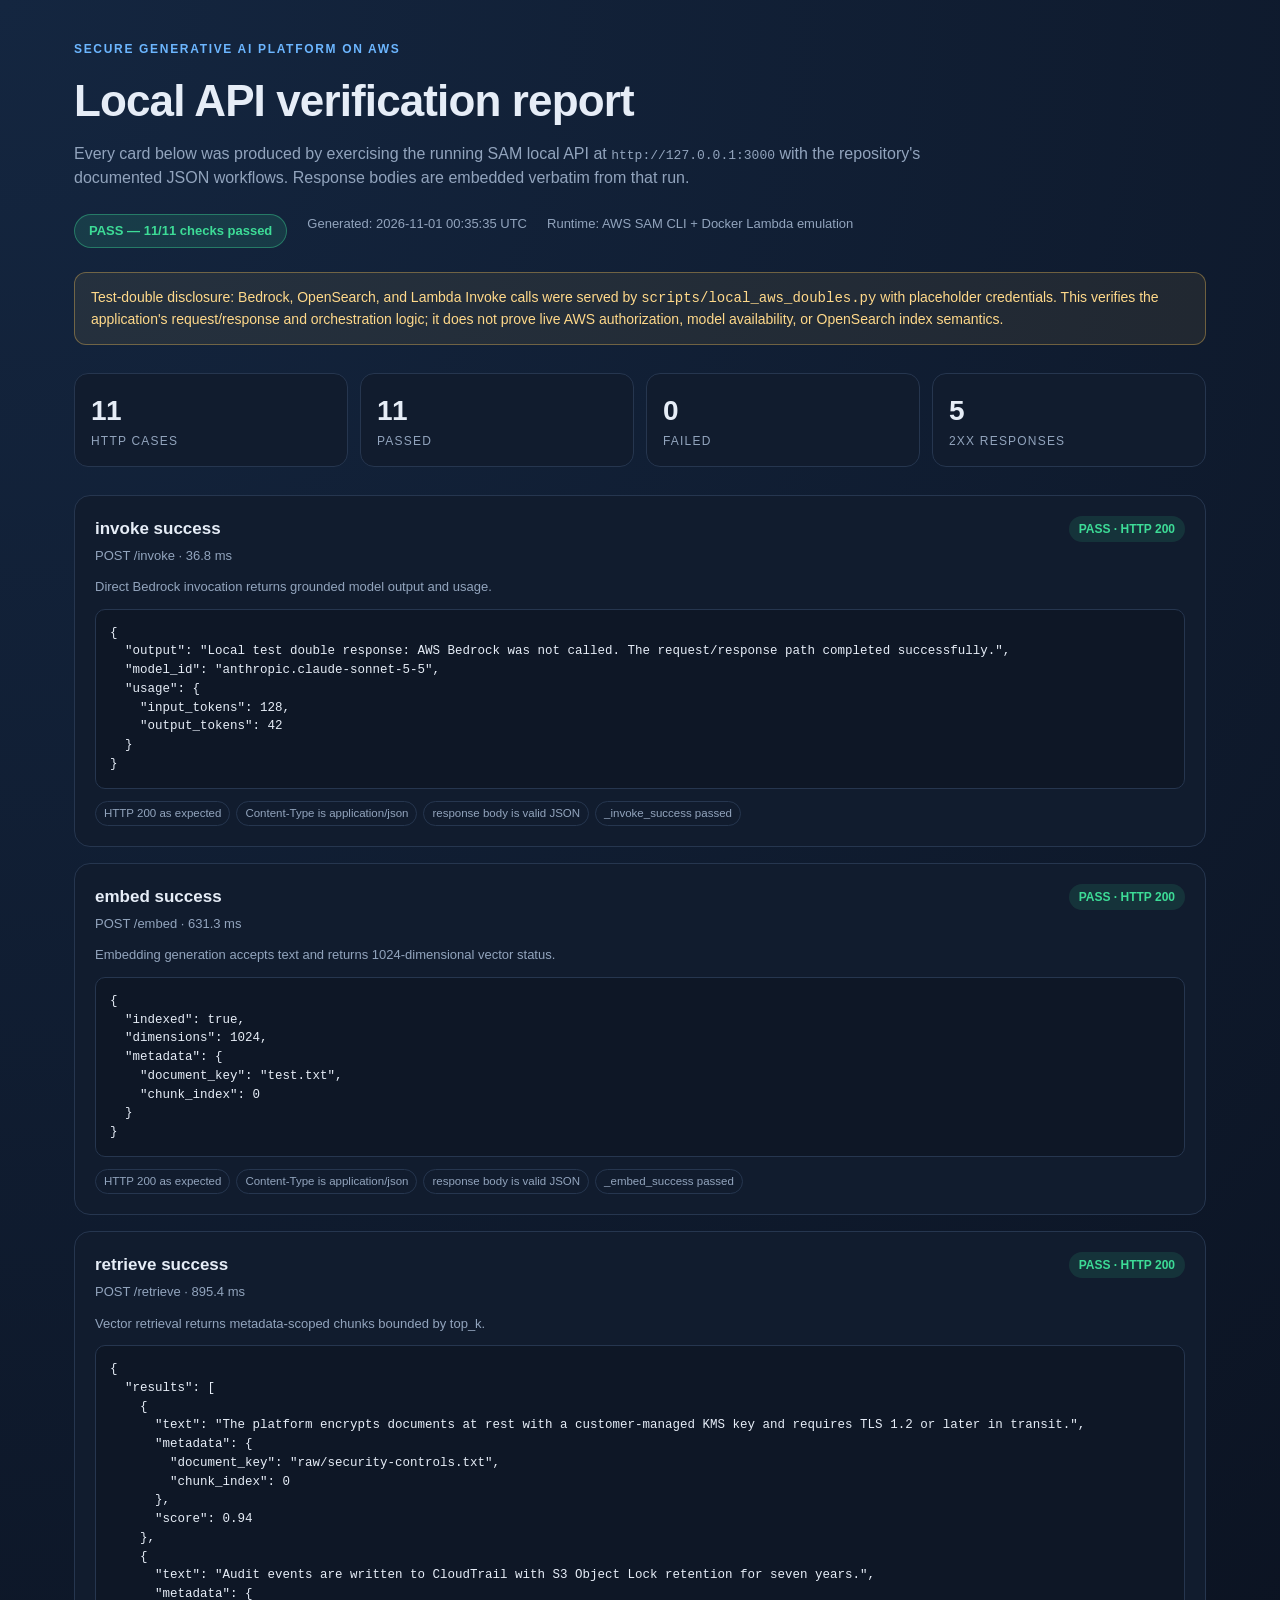
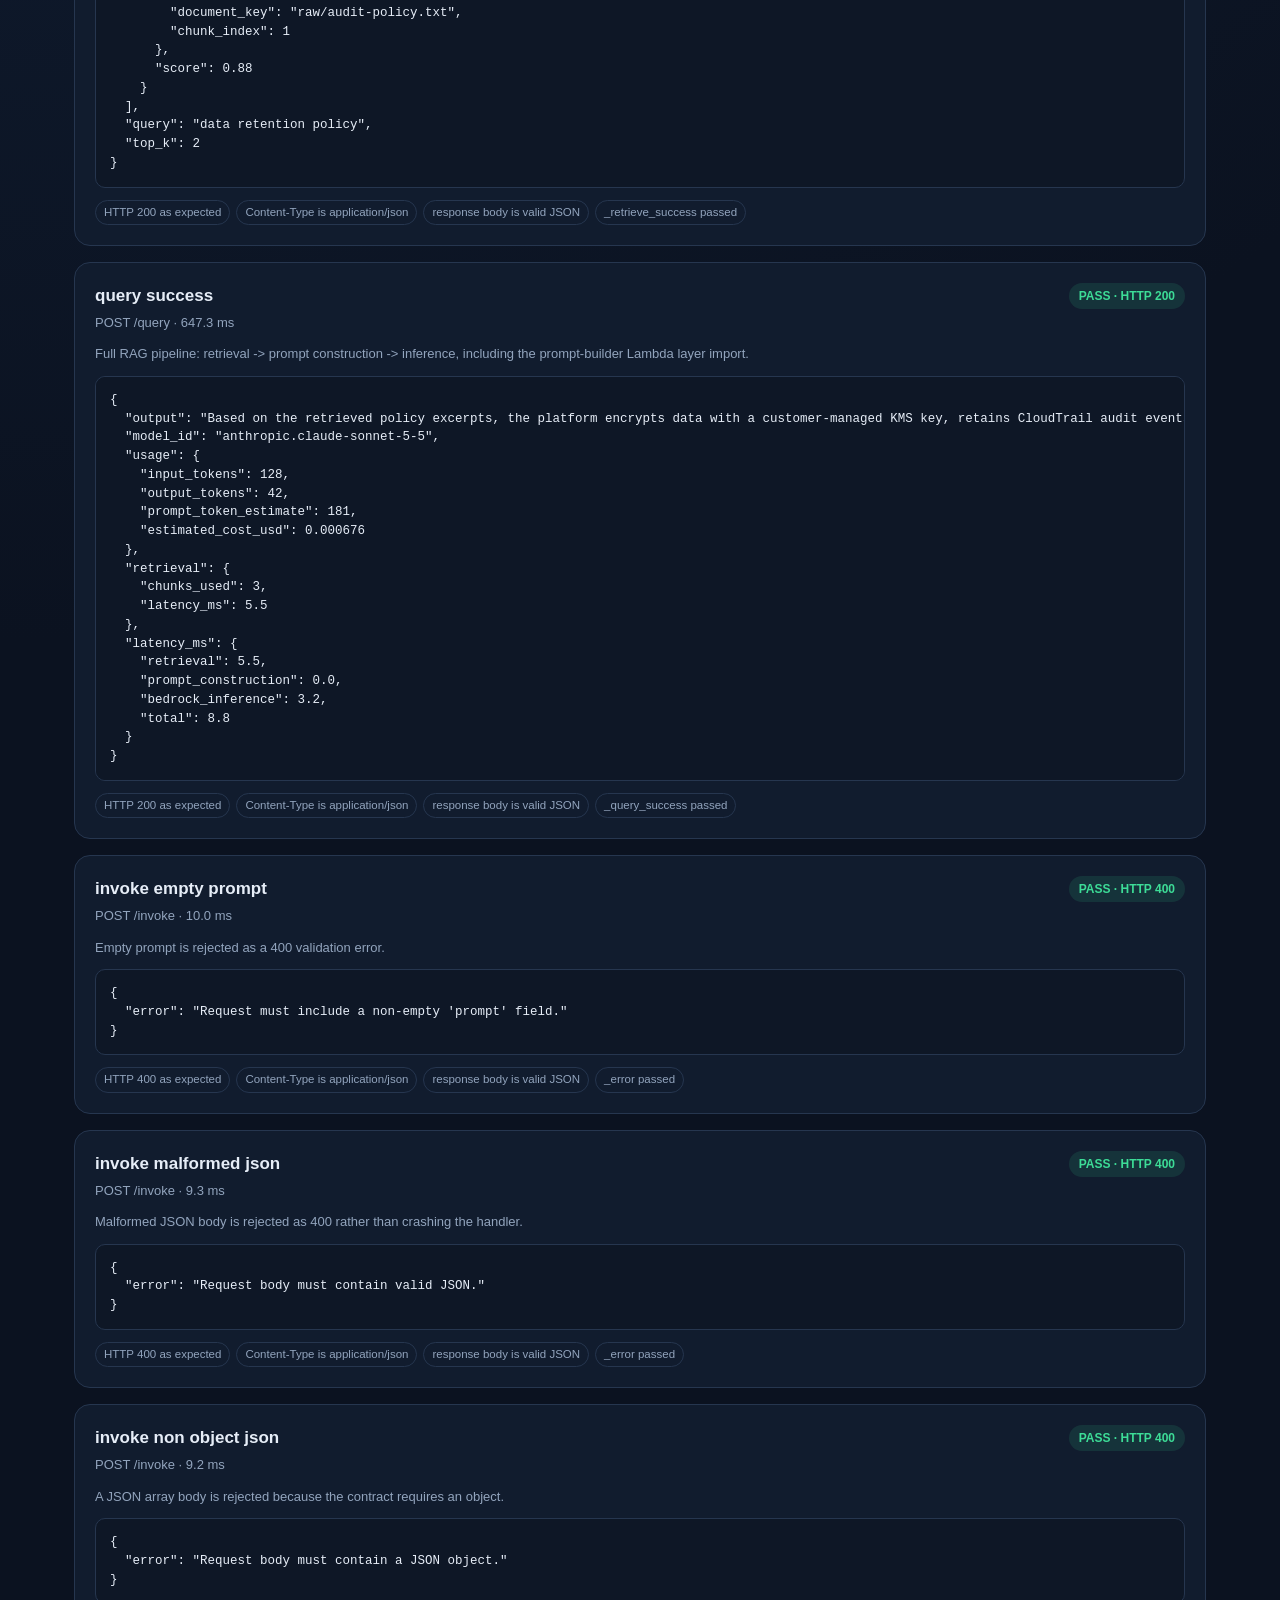
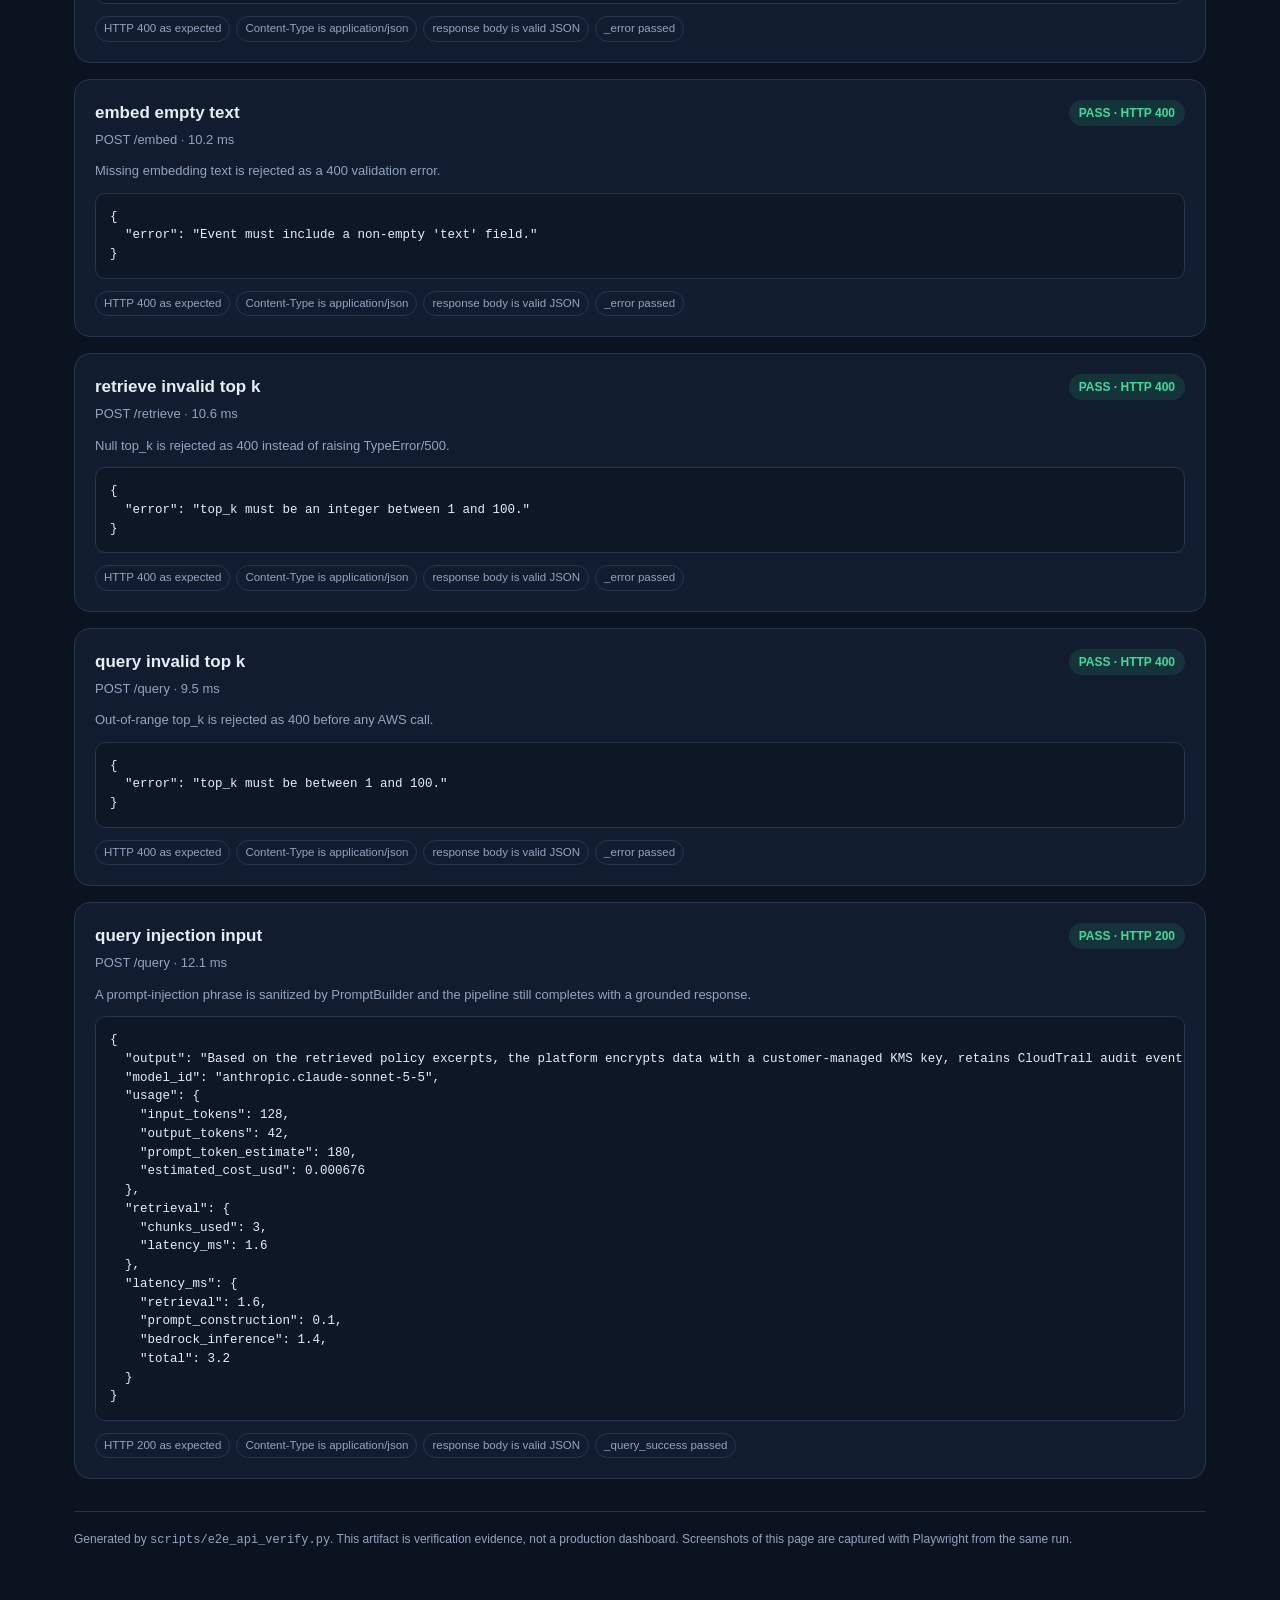
==== docs/evidence/api-console.html @ 494b5809 "Add local AWS service doubles and end-to-end verification scripts - Introduced `env.mock.json` for l" ====
<!doctype html>
<html lang="en">
<head>
  <meta charset="utf-8">
  <meta name="viewport" content="width=device-width, initial-scale=1">
  <title>Secure GenAI Platform — API verification</title>
  <style>
:root {
  color-scheme: dark;
  --bg: #0b1220;
  --panel: #111c2e;
  --panel-2: #0e1726;
  --border: #26364f;
  --text: #e6edf7;
  --muted: #92a4bd;
  --green: #3ddc97;
  --red: #ff6b81;
  --amber: #ffc857;
  --blue: #6cb6ff;
}
* { box-sizing: border-box; }
body {
  margin: 0;
  background: radial-gradient(circle at top left, #142640 0, var(--bg) 45%);
  color: var(--text);
  font-family: -apple-system, BlinkMacSystemFont, "Segoe UI", Roboto, Helvetica, Arial, sans-serif;
  line-height: 1.5;
}
main { max-width: 1180px; margin: 0 auto; padding: 40px 24px 64px; }
.eyebrow { color: var(--blue); text-transform: uppercase; letter-spacing: .14em; font-size: 12px; font-weight: 700; }
h1 { font-size: clamp(28px, 4vw, 44px); margin: 10px 0 8px; letter-spacing: -0.02em; }
.lead { color: var(--muted); max-width: 880px; margin: 0 0 24px; }
.meta { display: flex; flex-wrap: wrap; gap: 10px 20px; color: var(--muted); font-size: 13px; margin-bottom: 24px; }
.badge { display: inline-flex; align-items: center; gap: 8px; border-radius: 999px; padding: 6px 14px; font-weight: 700; font-size: 13px; }
.badge.pass { background: rgba(61,220,151,.13); color: var(--green); border: 1px solid rgba(61,220,151,.4); }
.badge.fail { background: rgba(255,107,129,.13); color: var(--red); border: 1px solid rgba(255,107,129,.4); }
.notice { background: rgba(255,200,87,.08); border: 1px solid rgba(255,200,87,.35); color: #ffd98a; border-radius: 12px; padding: 14px 16px; margin: 0 0 28px; font-size: 14px; }
.summary { display: grid; grid-template-columns: repeat(auto-fit, minmax(160px, 1fr)); gap: 12px; margin-bottom: 28px; }
.stat { background: var(--panel); border: 1px solid var(--border); border-radius: 14px; padding: 16px; }
.stat .value { font-size: 28px; font-weight: 800; letter-spacing: -0.02em; }
.stat .label { color: var(--muted); font-size: 12px; text-transform: uppercase; letter-spacing: .1em; }
.case { background: var(--panel); border: 1px solid var(--border); border-radius: 16px; padding: 20px; margin-bottom: 16px; }
.case-head { display: flex; flex-wrap: wrap; align-items: center; gap: 10px; justify-content: space-between; }
.case h2 { font-size: 17px; margin: 0; }
.status { font-weight: 800; font-size: 12px; padding: 4px 10px; border-radius: 999px; white-space: nowrap; }
.status.pass { color: var(--green); background: rgba(61,220,151,.12); }
.status.fail { color: var(--red); background: rgba(255,107,129,.12); }
.path { color: var(--muted); font-size: 13px; margin: 4px 0 12px; }
pre { background: var(--panel-2); border: 1px solid var(--border); border-radius: 10px; padding: 14px; overflow: auto; font-size: 12.5px; margin: 0; }
.checks { display: flex; flex-wrap: wrap; gap: 6px; margin-top: 12px; }
.check { font-size: 11.5px; color: var(--muted); border: 1px solid var(--border); padding: 3px 8px; border-radius: 999px; }
.failure { color: var(--red); font-size: 13px; margin-top: 10px; }
footer { color: var(--muted); font-size: 12px; border-top: 1px solid var(--border); margin-top: 32px; padding-top: 18px; }
@media (max-width: 640px) {
  main { padding: 26px 14px 48px; }
  .case { padding: 16px; }
  pre { font-size: 11.5px; }
}
</style>
</head>
<body>
  <main>
    <div class="eyebrow">Secure Generative AI Platform on AWS</div>
    <h1>Local API verification report</h1>
    <p class="lead">
      Every card below was produced by exercising the running SAM local API at
      <code>http://127.0.0.1:3000</code> with the repository's documented JSON
      workflows. Response bodies are embedded verbatim from that run.
    </p>
    <div class="meta">
      <span class="badge pass">PASS — 11/11 checks passed</span>
      <span>Generated: 2026-11-01 00:35:35 UTC</span>
      <span>Runtime: AWS SAM CLI + Docker Lambda emulation</span>
    </div>
    <div class="notice">
      Test-double disclosure: Bedrock, OpenSearch, and Lambda Invoke calls were
      served by <code>scripts/local_aws_doubles.py</code> with placeholder
      credentials. This verifies the application's request/response and
      orchestration logic; it does not prove live AWS authorization, model
      availability, or OpenSearch index semantics.
    </div>
    <div class="summary">
      <div class="stat"><div class="value">11</div><div class="label">HTTP cases</div></div>
      <div class="stat"><div class="value">11</div><div class="label">Passed</div></div>
      <div class="stat"><div class="value">0</div><div class="label">Failed</div></div>
      <div class="stat"><div class="value">5</div><div class="label">2xx responses</div></div>
    </div>
    
            <section class="case" id="invoke_success">
              <div class="case-head">
                <h2>invoke success</h2>
                <span class="status pass">PASS · HTTP 200</span>
              </div>
              <div class="path">POST /invoke · 36.8 ms</div>
              <div class="path">Direct Bedrock invocation returns grounded model output and usage.</div>
              <pre>{
  &quot;output&quot;: &quot;Local test double response: AWS Bedrock was not called. The request/response path completed successfully.&quot;,
  &quot;model_id&quot;: &quot;anthropic.claude-sonnet-5-5&quot;,
  &quot;usage&quot;: {
    &quot;input_tokens&quot;: 128,
    &quot;output_tokens&quot;: 42
  }
}</pre>
              <div class="checks"><span class="check">HTTP 200 as expected</span><span class="check">Content-Type is application/json</span><span class="check">response body is valid JSON</span><span class="check">_invoke_success passed</span></div>
              
            </section>
            
            <section class="case" id="embed_success">
              <div class="case-head">
                <h2>embed success</h2>
                <span class="status pass">PASS · HTTP 200</span>
              </div>
              <div class="path">POST /embed · 631.3 ms</div>
              <div class="path">Embedding generation accepts text and returns 1024-dimensional vector status.</div>
              <pre>{
  &quot;indexed&quot;: true,
  &quot;dimensions&quot;: 1024,
  &quot;metadata&quot;: {
    &quot;document_key&quot;: &quot;test.txt&quot;,
    &quot;chunk_index&quot;: 0
  }
}</pre>
              <div class="checks"><span class="check">HTTP 200 as expected</span><span class="check">Content-Type is application/json</span><span class="check">response body is valid JSON</span><span class="check">_embed_success passed</span></div>
              
            </section>
            
            <section class="case" id="retrieve_success">
              <div class="case-head">
                <h2>retrieve success</h2>
                <span class="status pass">PASS · HTTP 200</span>
              </div>
              <div class="path">POST /retrieve · 895.4 ms</div>
              <div class="path">Vector retrieval returns metadata-scoped chunks bounded by top_k.</div>
              <pre>{
  &quot;results&quot;: [
    {
      &quot;text&quot;: &quot;The platform encrypts documents at rest with a customer-managed KMS key and requires TLS 1.2 or later in transit.&quot;,
      &quot;metadata&quot;: {
        &quot;document_key&quot;: &quot;raw/security-controls.txt&quot;,
        &quot;chunk_index&quot;: 0
      },
      &quot;score&quot;: 0.94
    },
    {
      &quot;text&quot;: &quot;Audit events are written to CloudTrail with S3 Object Lock retention for seven years.&quot;,
      &quot;metadata&quot;: {
        &quot;document_key&quot;: &quot;raw/audit-policy.txt&quot;,
        &quot;chunk_index&quot;: 1
      },
      &quot;score&quot;: 0.88
    }
  ],
  &quot;query&quot;: &quot;data retention policy&quot;,
  &quot;top_k&quot;: 2
}</pre>
              <div class="checks"><span class="check">HTTP 200 as expected</span><span class="check">Content-Type is application/json</span><span class="check">response body is valid JSON</span><span class="check">_retrieve_success passed</span></div>
              
            </section>
            
            <section class="case" id="query_success">
              <div class="case-head">
                <h2>query success</h2>
                <span class="status pass">PASS · HTTP 200</span>
              </div>
              <div class="path">POST /query · 647.3 ms</div>
              <div class="path">Full RAG pipeline: retrieval -&gt; prompt construction -&gt; inference, including the prompt-builder Lambda layer import.</div>
              <pre>{
  &quot;output&quot;: &quot;Based on the retrieved policy excerpts, the platform encrypts data with a customer-managed KMS key, retains CloudTrail audit events for seven years, and scopes retrieval results by document metadata.&quot;,
  &quot;model_id&quot;: &quot;anthropic.claude-sonnet-5-5&quot;,
  &quot;usage&quot;: {
    &quot;input_tokens&quot;: 128,
    &quot;output_tokens&quot;: 42,
    &quot;prompt_token_estimate&quot;: 181,
    &quot;estimated_cost_usd&quot;: 0.000676
  },
  &quot;retrieval&quot;: {
    &quot;chunks_used&quot;: 3,
    &quot;latency_ms&quot;: 5.5
  },
  &quot;latency_ms&quot;: {
    &quot;retrieval&quot;: 5.5,
    &quot;prompt_construction&quot;: 0.0,
    &quot;bedrock_inference&quot;: 3.2,
    &quot;total&quot;: 8.8
  }
}</pre>
              <div class="checks"><span class="check">HTTP 200 as expected</span><span class="check">Content-Type is application/json</span><span class="check">response body is valid JSON</span><span class="check">_query_success passed</span></div>
              
            </section>
            
            <section class="case" id="invoke_empty_prompt">
              <div class="case-head">
                <h2>invoke empty prompt</h2>
                <span class="status pass">PASS · HTTP 400</span>
              </div>
              <div class="path">POST /invoke · 10.0 ms</div>
              <div class="path">Empty prompt is rejected as a 400 validation error.</div>
              <pre>{
  &quot;error&quot;: &quot;Request must include a non-empty &#x27;prompt&#x27; field.&quot;
}</pre>
              <div class="checks"><span class="check">HTTP 400 as expected</span><span class="check">Content-Type is application/json</span><span class="check">response body is valid JSON</span><span class="check">_error passed</span></div>
              
            </section>
            
            <section class="case" id="invoke_malformed_json">
              <div class="case-head">
                <h2>invoke malformed json</h2>
                <span class="status pass">PASS · HTTP 400</span>
              </div>
              <div class="path">POST /invoke · 9.3 ms</div>
              <div class="path">Malformed JSON body is rejected as 400 rather than crashing the handler.</div>
              <pre>{
  &quot;error&quot;: &quot;Request body must contain valid JSON.&quot;
}</pre>
              <div class="checks"><span class="check">HTTP 400 as expected</span><span class="check">Content-Type is application/json</span><span class="check">response body is valid JSON</span><span class="check">_error passed</span></div>
              
            </section>
            
            <section class="case" id="invoke_non_object_json">
              <div class="case-head">
                <h2>invoke non object json</h2>
                <span class="status pass">PASS · HTTP 400</span>
              </div>
              <div class="path">POST /invoke · 9.2 ms</div>
              <div class="path">A JSON array body is rejected because the contract requires an object.</div>
              <pre>{
  &quot;error&quot;: &quot;Request body must contain a JSON object.&quot;
}</pre>
              <div class="checks"><span class="check">HTTP 400 as expected</span><span class="check">Content-Type is application/json</span><span class="check">response body is valid JSON</span><span class="check">_error passed</span></div>
              
            </section>
            
            <section class="case" id="embed_empty_text">
              <div class="case-head">
                <h2>embed empty text</h2>
                <span class="status pass">PASS · HTTP 400</span>
              </div>
              <div class="path">POST /embed · 10.2 ms</div>
              <div class="path">Missing embedding text is rejected as a 400 validation error.</div>
              <pre>{
  &quot;error&quot;: &quot;Event must include a non-empty &#x27;text&#x27; field.&quot;
}</pre>
              <div class="checks"><span class="check">HTTP 400 as expected</span><span class="check">Content-Type is application/json</span><span class="check">response body is valid JSON</span><span class="check">_error passed</span></div>
              
            </section>
            
            <section class="case" id="retrieve_invalid_top_k">
              <div class="case-head">
                <h2>retrieve invalid top k</h2>
                <span class="status pass">PASS · HTTP 400</span>
              </div>
              <div class="path">POST /retrieve · 10.6 ms</div>
              <div class="path">Null top_k is rejected as 400 instead of raising TypeError/500.</div>
              <pre>{
  &quot;error&quot;: &quot;top_k must be an integer between 1 and 100.&quot;
}</pre>
              <div class="checks"><span class="check">HTTP 400 as expected</span><span class="check">Content-Type is application/json</span><span class="check">response body is valid JSON</span><span class="check">_error passed</span></div>
              
            </section>
            
            <section class="case" id="query_invalid_top_k">
              <div class="case-head">
                <h2>query invalid top k</h2>
                <span class="status pass">PASS · HTTP 400</span>
              </div>
              <div class="path">POST /query · 9.5 ms</div>
              <div class="path">Out-of-range top_k is rejected as 400 before any AWS call.</div>
              <pre>{
  &quot;error&quot;: &quot;top_k must be between 1 and 100.&quot;
}</pre>
              <div class="checks"><span class="check">HTTP 400 as expected</span><span class="check">Content-Type is application/json</span><span class="check">response body is valid JSON</span><span class="check">_error passed</span></div>
              
            </section>
            
            <section class="case" id="query_injection_input">
              <div class="case-head">
                <h2>query injection input</h2>
                <span class="status pass">PASS · HTTP 200</span>
              </div>
              <div class="path">POST /query · 12.1 ms</div>
              <div class="path">A prompt-injection phrase is sanitized by PromptBuilder and the pipeline still completes with a grounded response.</div>
              <pre>{
  &quot;output&quot;: &quot;Based on the retrieved policy excerpts, the platform encrypts data with a customer-managed KMS key, retains CloudTrail audit events for seven years, and scopes retrieval results by document metadata.&quot;,
  &quot;model_id&quot;: &quot;anthropic.claude-sonnet-5-5&quot;,
  &quot;usage&quot;: {
    &quot;input_tokens&quot;: 128,
    &quot;output_tokens&quot;: 42,
    &quot;prompt_token_estimate&quot;: 180,
    &quot;estimated_cost_usd&quot;: 0.000676
  },
  &quot;retrieval&quot;: {
    &quot;chunks_used&quot;: 3,
    &quot;latency_ms&quot;: 1.6
  },
  &quot;latency_ms&quot;: {
    &quot;retrieval&quot;: 1.6,
    &quot;prompt_construction&quot;: 0.1,
    &quot;bedrock_inference&quot;: 1.4,
    &quot;total&quot;: 3.2
  }
}</pre>
              <div class="checks"><span class="check">HTTP 200 as expected</span><span class="check">Content-Type is application/json</span><span class="check">response body is valid JSON</span><span class="check">_query_success passed</span></div>
              
            </section>
            
    <footer>
      Generated by <code>scripts/e2e_api_verify.py</code>. This artifact is
      verification evidence, not a production dashboard. Screenshots of this
      page are captured with Playwright from the same run.
    </footer>
  </main>
</body>
</html>
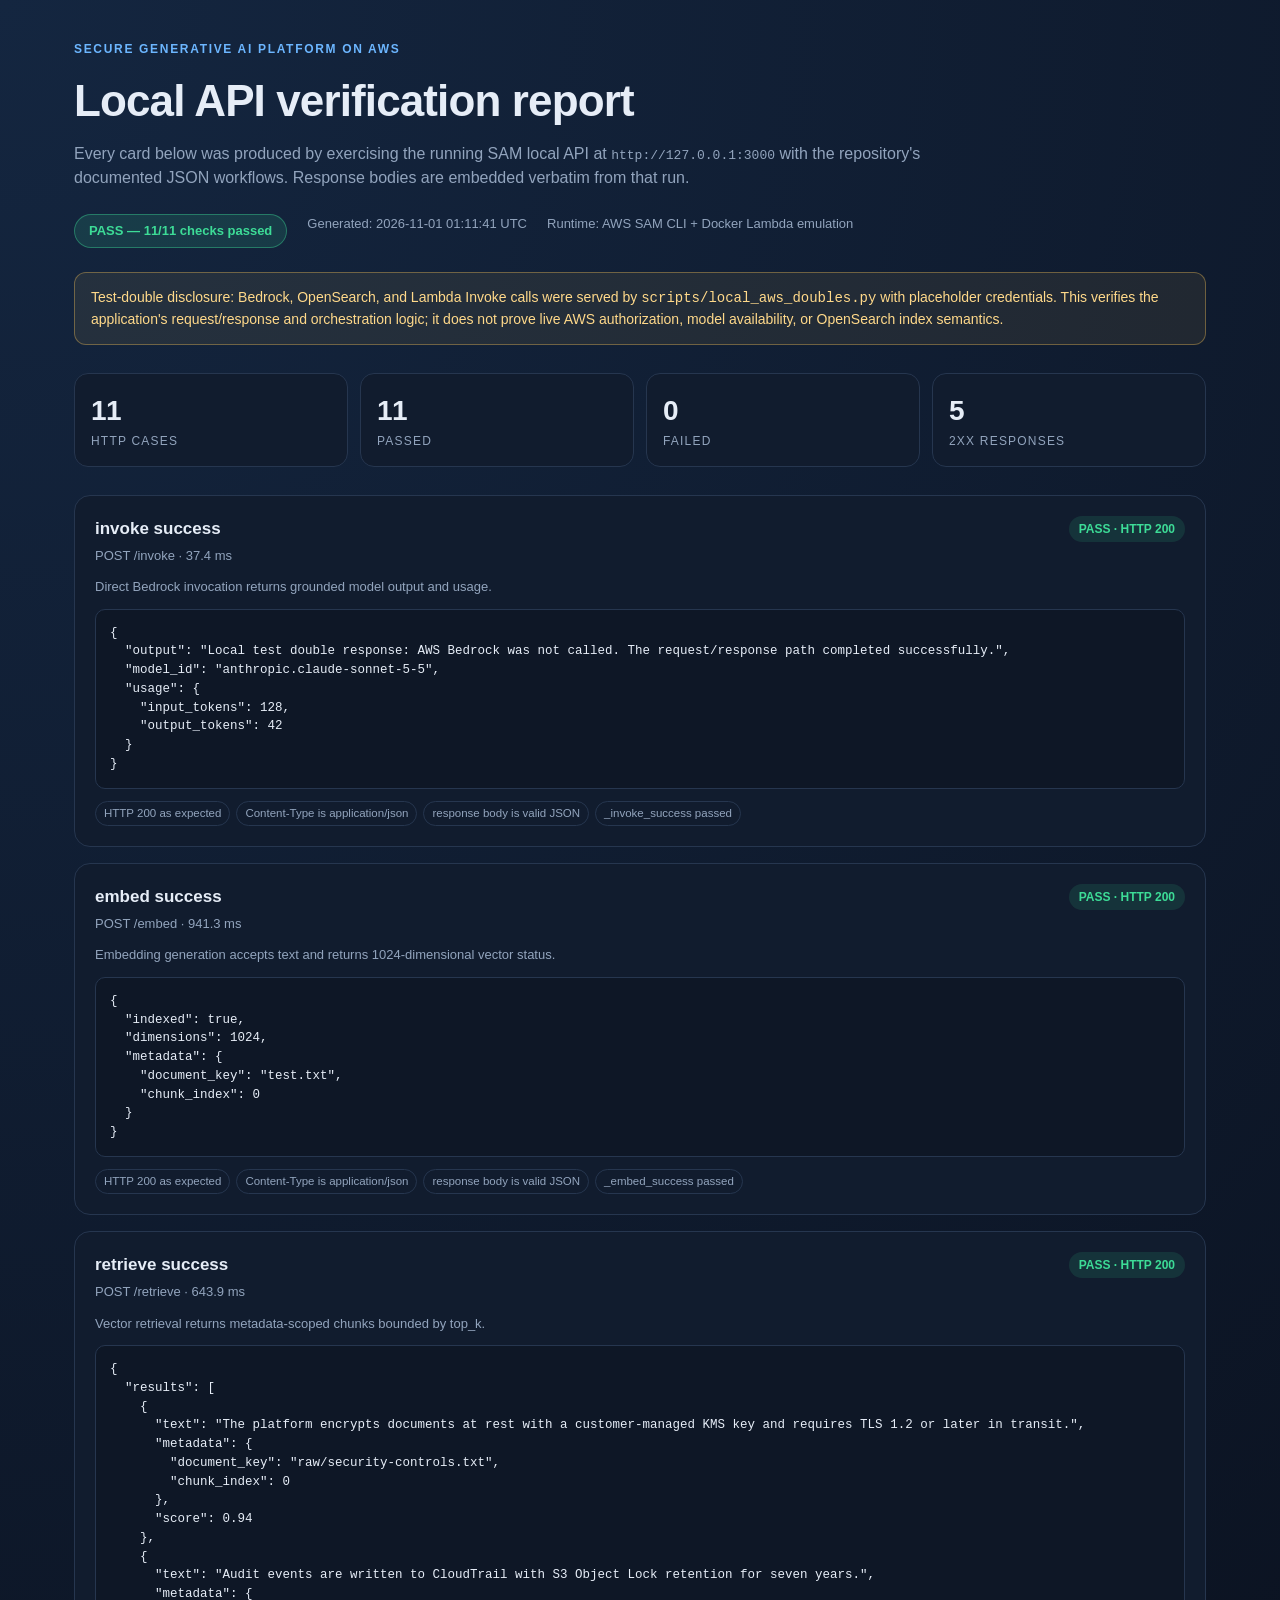
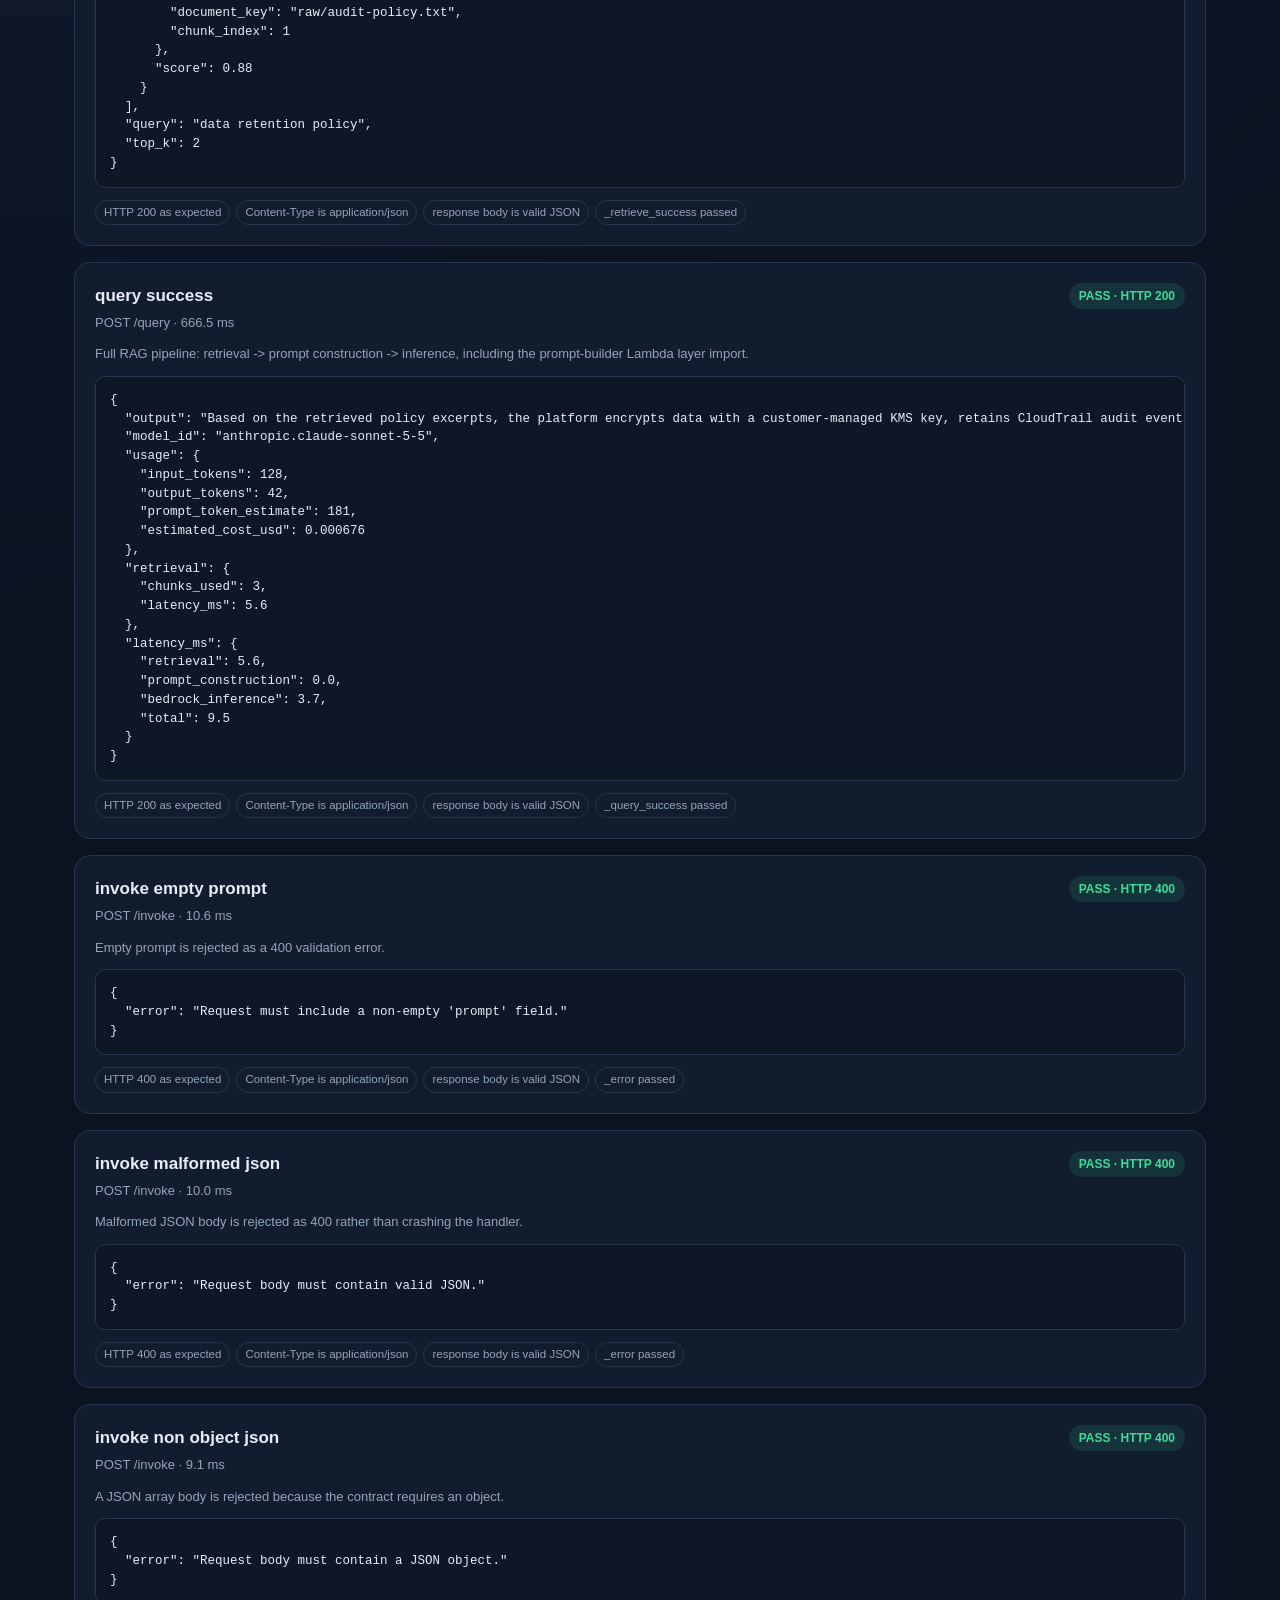
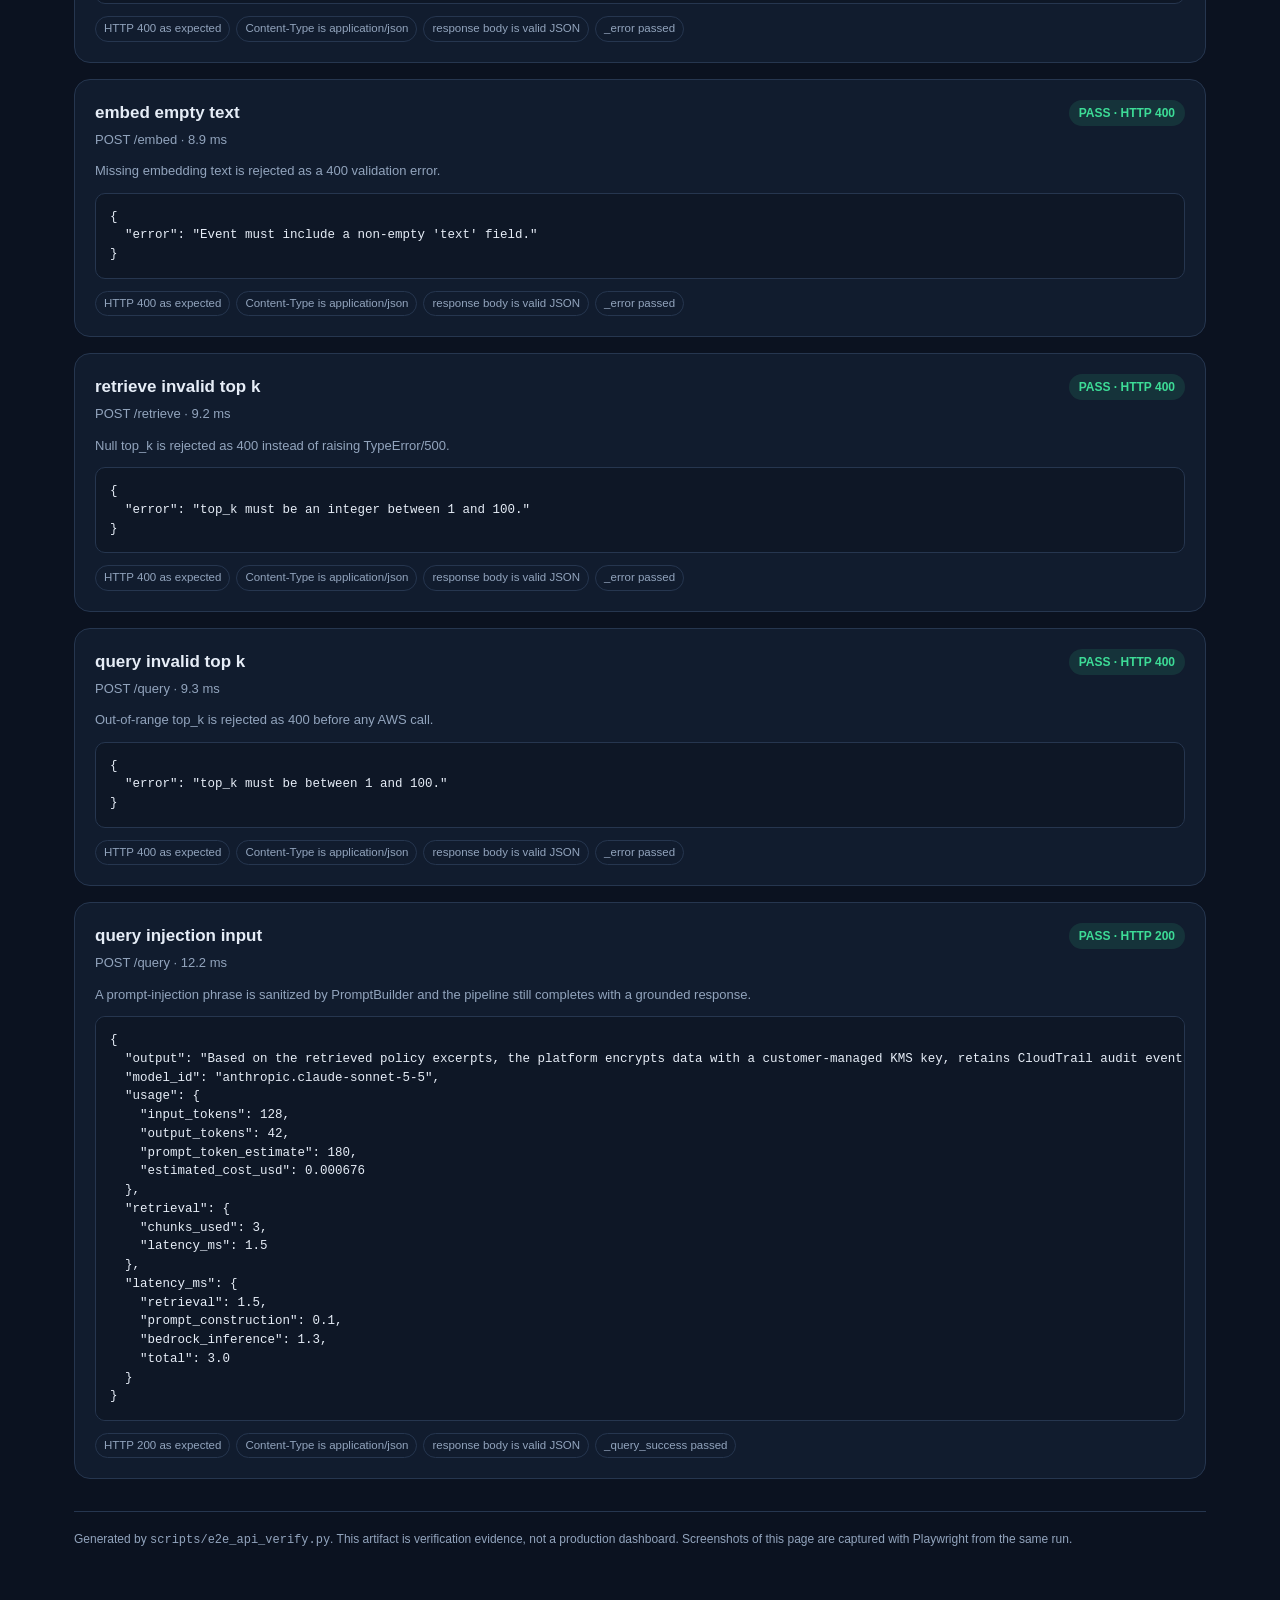
==== commit 81e932b8: "Add test cases for RAG module in rag.tftest.hcl - Introduced a new test file for the RAG module to v" ====
--- a/docs/evidence/api-console.html
+++ b/docs/evidence/api-console.html
@@ -69,7 +69,7 @@
     </p>
     <div class="meta">
       <span class="badge pass">PASS — 11/11 checks passed</span>
-      <span>Generated: 2026-11-01 00:35:35 UTC</span>
+      <span>Generated: 2026-11-01 01:11:41 UTC</span>
       <span>Runtime: AWS SAM CLI + Docker Lambda emulation</span>
     </div>
     <div class="notice">
@@ -91,7 +91,7 @@
                 <h2>invoke success</h2>
                 <span class="status pass">PASS · HTTP 200</span>
               </div>
-              <div class="path">POST /invoke · 36.8 ms</div>
+              <div class="path">POST /invoke · 37.4 ms</div>
               <div class="path">Direct Bedrock invocation returns grounded model output and usage.</div>
               <pre>{
   &quot;output&quot;: &quot;Local test double response: AWS Bedrock was not called. The request/response path completed successfully.&quot;,
@@ -110,7 +110,7 @@
                 <h2>embed success</h2>
                 <span class="status pass">PASS · HTTP 200</span>
               </div>
-              <div class="path">POST /embed · 631.3 ms</div>
+              <div class="path">POST /embed · 941.3 ms</div>
               <div class="path">Embedding generation accepts text and returns 1024-dimensional vector status.</div>
               <pre>{
   &quot;indexed&quot;: true,
@@ -129,7 +129,7 @@
                 <h2>retrieve success</h2>
                 <span class="status pass">PASS · HTTP 200</span>
               </div>
-              <div class="path">POST /retrieve · 895.4 ms</div>
+              <div class="path">POST /retrieve · 643.9 ms</div>
               <div class="path">Vector retrieval returns metadata-scoped chunks bounded by top_k.</div>
               <pre>{
   &quot;results&quot;: [
@@ -162,7 +162,7 @@
                 <h2>query success</h2>
                 <span class="status pass">PASS · HTTP 200</span>
               </div>
-              <div class="path">POST /query · 647.3 ms</div>
+              <div class="path">POST /query · 666.5 ms</div>
               <div class="path">Full RAG pipeline: retrieval -&gt; prompt construction -&gt; inference, including the prompt-builder Lambda layer import.</div>
               <pre>{
   &quot;output&quot;: &quot;Based on the retrieved policy excerpts, the platform encrypts data with a customer-managed KMS key, retains CloudTrail audit events for seven years, and scopes retrieval results by document metadata.&quot;,
@@ -175,13 +175,13 @@
   },
   &quot;retrieval&quot;: {
     &quot;chunks_used&quot;: 3,
-    &quot;latency_ms&quot;: 5.5
+    &quot;latency_ms&quot;: 5.6
   },
   &quot;latency_ms&quot;: {
-    &quot;retrieval&quot;: 5.5,
+    &quot;retrieval&quot;: 5.6,
     &quot;prompt_construction&quot;: 0.0,
-    &quot;bedrock_inference&quot;: 3.2,
-    &quot;total&quot;: 8.8
+    &quot;bedrock_inference&quot;: 3.7,
+    &quot;total&quot;: 9.5
   }
 }</pre>
               <div class="checks"><span class="check">HTTP 200 as expected</span><span class="check">Content-Type is application/json</span><span class="check">response body is valid JSON</span><span class="check">_query_success passed</span></div>
@@ -193,21 +193,21 @@
                 <h2>invoke empty prompt</h2>
                 <span class="status pass">PASS · HTTP 400</span>
               </div>
+              <div class="path">POST /invoke · 10.6 ms</div>
+              <div class="path">Empty prompt is rejected as a 400 validation error.</div>
+              <pre>{
+  &quot;error&quot;: &quot;Request must include a non-empty &#x27;prompt&#x27; field.&quot;
+}</pre>
+              <div class="checks"><span class="check">HTTP 400 as expected</span><span class="check">Content-Type is application/json</span><span class="check">response body is valid JSON</span><span class="check">_error passed</span></div>
+              
+            </section>
+            
+            <section class="case" id="invoke_malformed_json">
+              <div class="case-head">
+                <h2>invoke malformed json</h2>
+                <span class="status pass">PASS · HTTP 400</span>
+              </div>
               <div class="path">POST /invoke · 10.0 ms</div>
-              <div class="path">Empty prompt is rejected as a 400 validation error.</div>
-              <pre>{
-  &quot;error&quot;: &quot;Request must include a non-empty &#x27;prompt&#x27; field.&quot;
-}</pre>
-              <div class="checks"><span class="check">HTTP 400 as expected</span><span class="check">Content-Type is application/json</span><span class="check">response body is valid JSON</span><span class="check">_error passed</span></div>
-              
-            </section>
-            
-            <section class="case" id="invoke_malformed_json">
-              <div class="case-head">
-                <h2>invoke malformed json</h2>
-                <span class="status pass">PASS · HTTP 400</span>
-              </div>
-              <div class="path">POST /invoke · 9.3 ms</div>
               <div class="path">Malformed JSON body is rejected as 400 rather than crashing the handler.</div>
               <pre>{
   &quot;error&quot;: &quot;Request body must contain valid JSON.&quot;
@@ -221,7 +221,7 @@
                 <h2>invoke non object json</h2>
                 <span class="status pass">PASS · HTTP 400</span>
               </div>
-              <div class="path">POST /invoke · 9.2 ms</div>
+              <div class="path">POST /invoke · 9.1 ms</div>
               <div class="path">A JSON array body is rejected because the contract requires an object.</div>
               <pre>{
   &quot;error&quot;: &quot;Request body must contain a JSON object.&quot;
@@ -235,7 +235,7 @@
                 <h2>embed empty text</h2>
                 <span class="status pass">PASS · HTTP 400</span>
               </div>
-              <div class="path">POST /embed · 10.2 ms</div>
+              <div class="path">POST /embed · 8.9 ms</div>
               <div class="path">Missing embedding text is rejected as a 400 validation error.</div>
               <pre>{
   &quot;error&quot;: &quot;Event must include a non-empty &#x27;text&#x27; field.&quot;
@@ -249,7 +249,7 @@
                 <h2>retrieve invalid top k</h2>
                 <span class="status pass">PASS · HTTP 400</span>
               </div>
-              <div class="path">POST /retrieve · 10.6 ms</div>
+              <div class="path">POST /retrieve · 9.2 ms</div>
               <div class="path">Null top_k is rejected as 400 instead of raising TypeError/500.</div>
               <pre>{
   &quot;error&quot;: &quot;top_k must be an integer between 1 and 100.&quot;
@@ -263,7 +263,7 @@
                 <h2>query invalid top k</h2>
                 <span class="status pass">PASS · HTTP 400</span>
               </div>
-              <div class="path">POST /query · 9.5 ms</div>
+              <div class="path">POST /query · 9.3 ms</div>
               <div class="path">Out-of-range top_k is rejected as 400 before any AWS call.</div>
               <pre>{
   &quot;error&quot;: &quot;top_k must be between 1 and 100.&quot;
@@ -277,7 +277,7 @@
                 <h2>query injection input</h2>
                 <span class="status pass">PASS · HTTP 200</span>
               </div>
-              <div class="path">POST /query · 12.1 ms</div>
+              <div class="path">POST /query · 12.2 ms</div>
               <div class="path">A prompt-injection phrase is sanitized by PromptBuilder and the pipeline still completes with a grounded response.</div>
               <pre>{
   &quot;output&quot;: &quot;Based on the retrieved policy excerpts, the platform encrypts data with a customer-managed KMS key, retains CloudTrail audit events for seven years, and scopes retrieval results by document metadata.&quot;,
@@ -290,13 +290,13 @@
   },
   &quot;retrieval&quot;: {
     &quot;chunks_used&quot;: 3,
-    &quot;latency_ms&quot;: 1.6
+    &quot;latency_ms&quot;: 1.5
   },
   &quot;latency_ms&quot;: {
-    &quot;retrieval&quot;: 1.6,
+    &quot;retrieval&quot;: 1.5,
     &quot;prompt_construction&quot;: 0.1,
-    &quot;bedrock_inference&quot;: 1.4,
-    &quot;total&quot;: 3.2
+    &quot;bedrock_inference&quot;: 1.3,
+    &quot;total&quot;: 3.0
   }
 }</pre>
               <div class="checks"><span class="check">HTTP 200 as expected</span><span class="check">Content-Type is application/json</span><span class="check">response body is valid JSON</span><span class="check">_query_success passed</span></div>
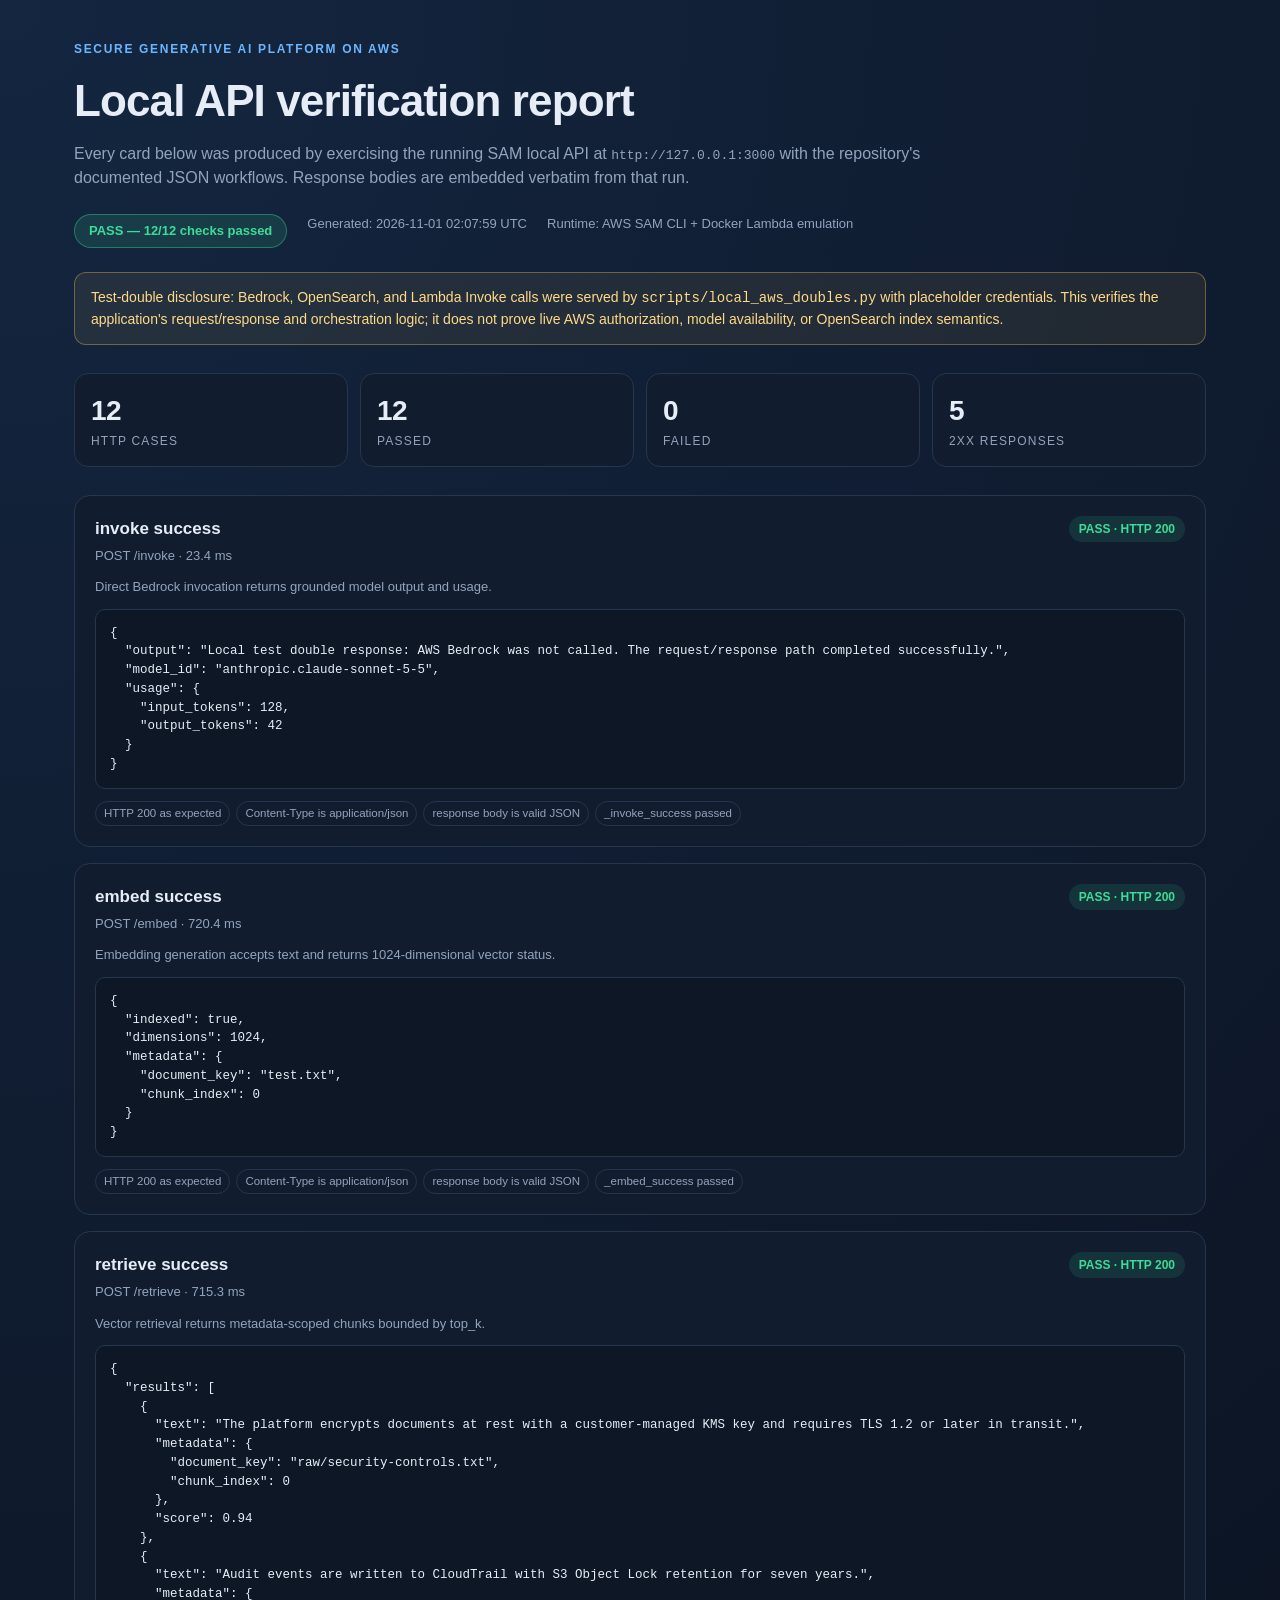
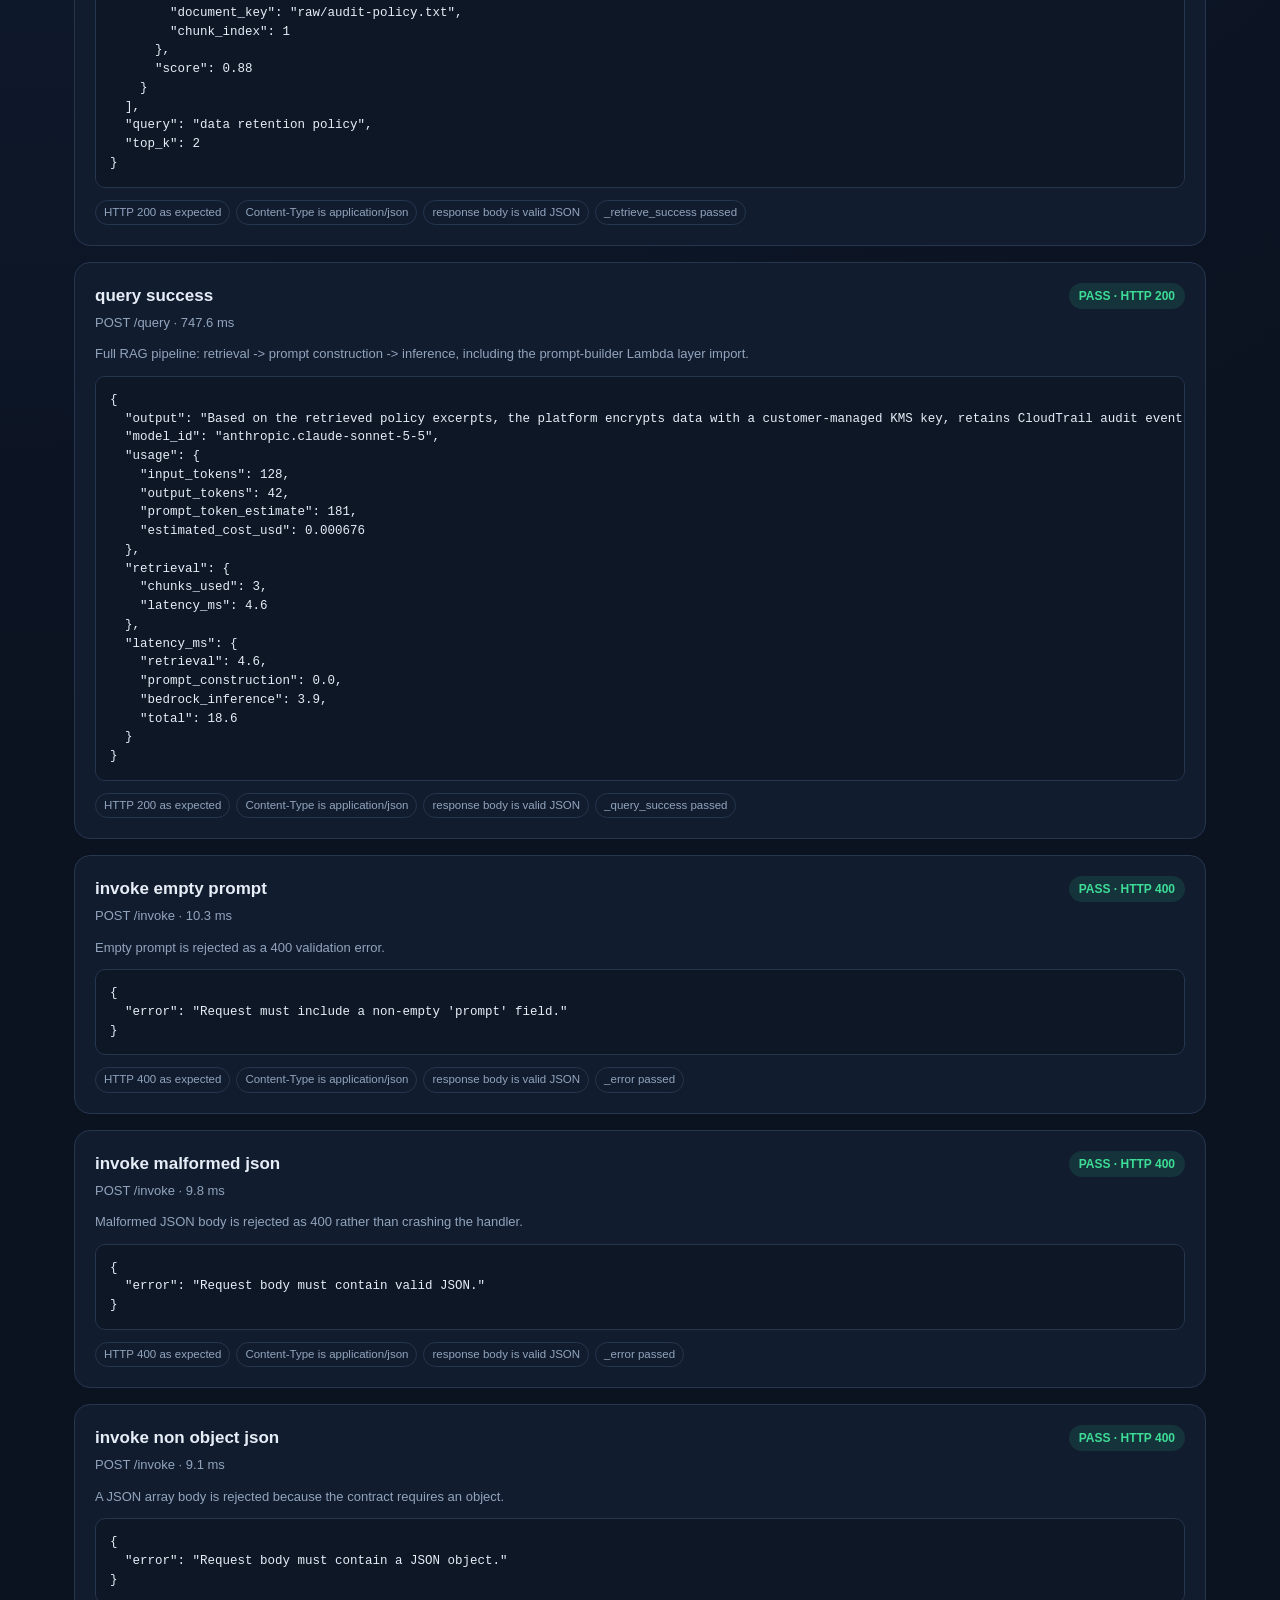
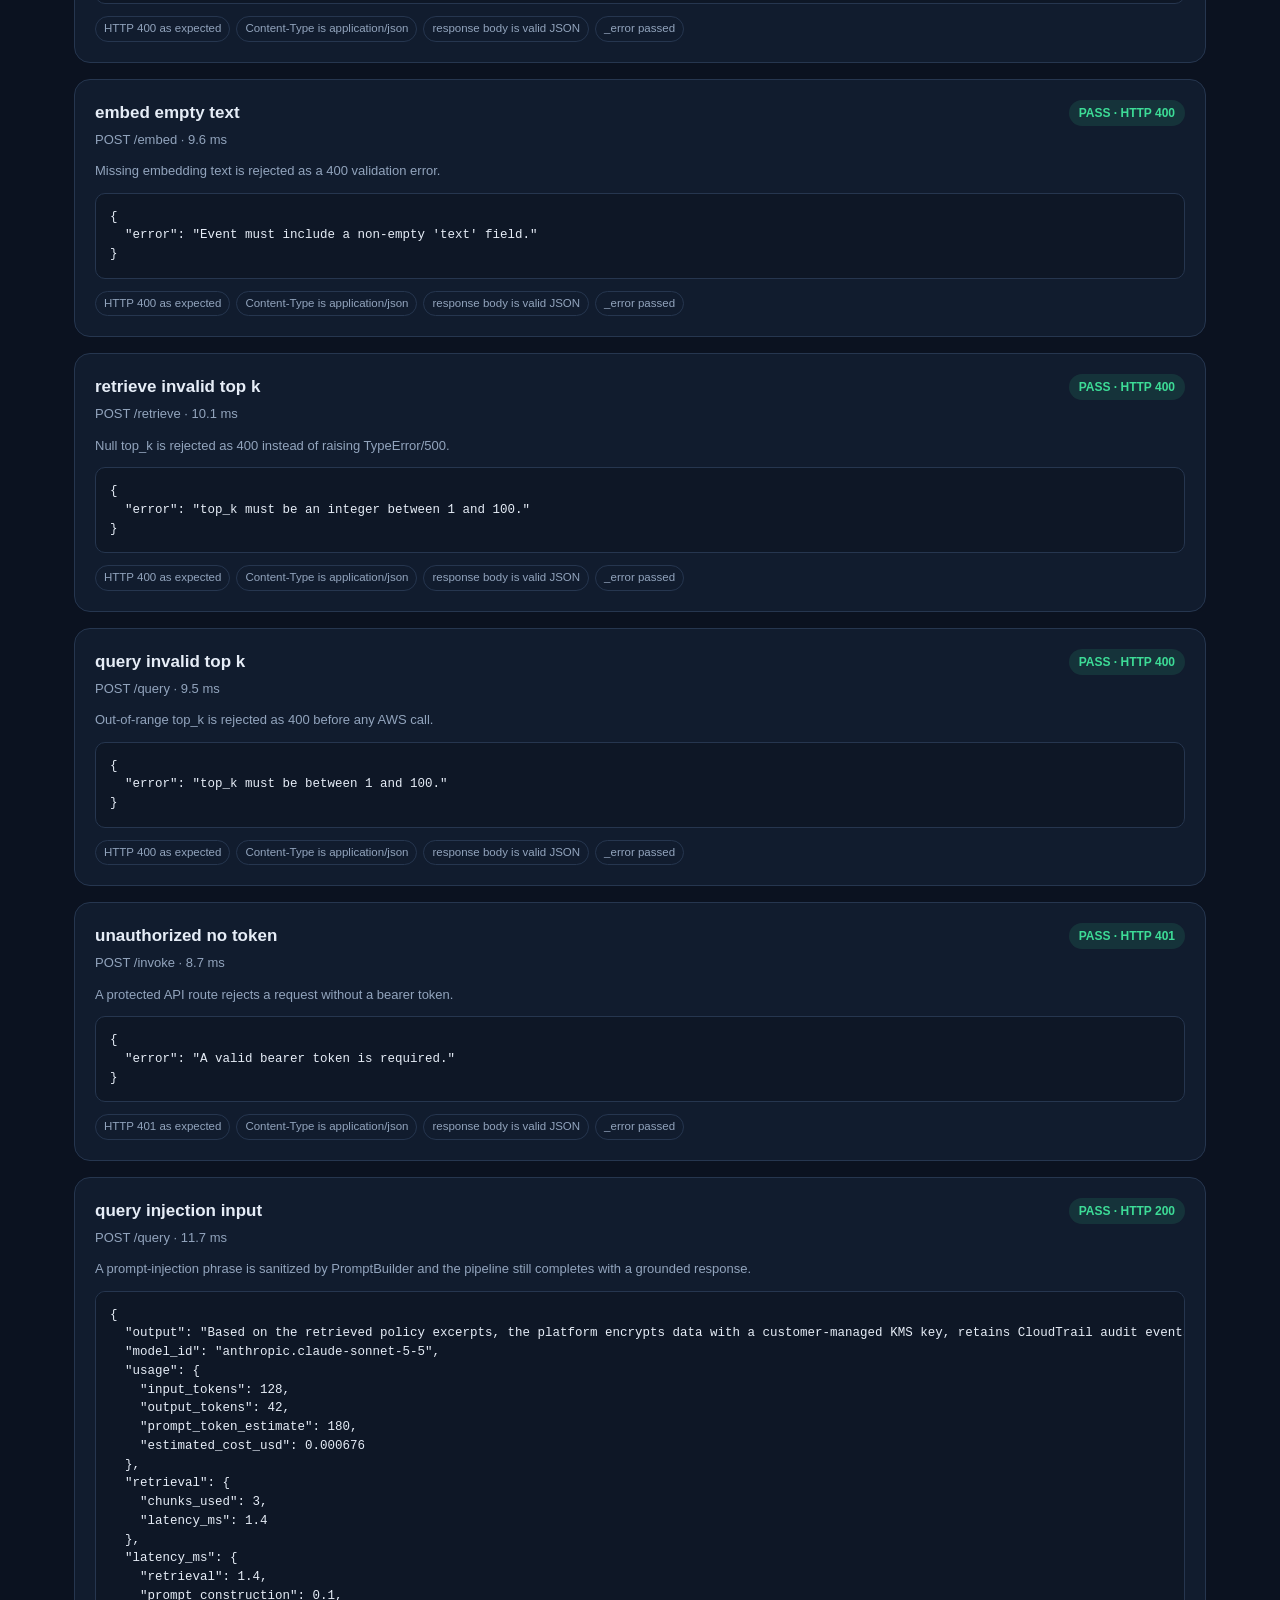
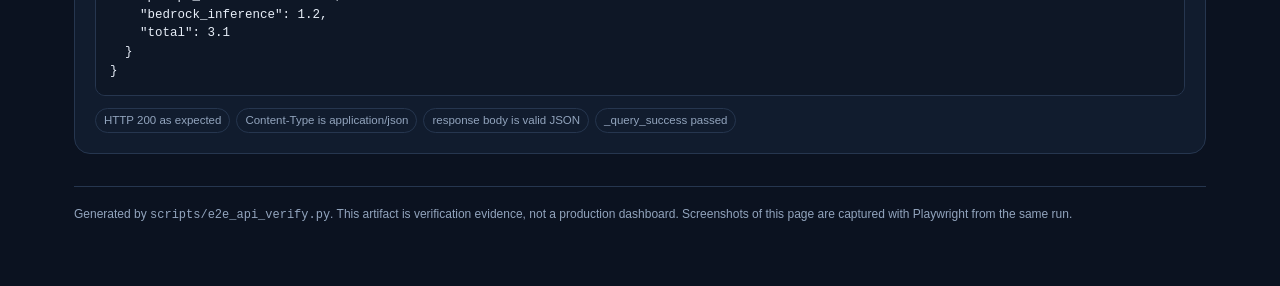
==== commit ea829c8f: "feat: add bearer-token authentication and PII redaction modules - Implemented bearer-token authentic" ====
--- a/docs/evidence/api-console.html
+++ b/docs/evidence/api-console.html
@@ -68,8 +68,8 @@
       workflows. Response bodies are embedded verbatim from that run.
     </p>
     <div class="meta">
-      <span class="badge pass">PASS — 11/11 checks passed</span>
-      <span>Generated: 2026-11-01 01:11:41 UTC</span>
+      <span class="badge pass">PASS — 12/12 checks passed</span>
+      <span>Generated: 2026-11-01 02:07:59 UTC</span>
       <span>Runtime: AWS SAM CLI + Docker Lambda emulation</span>
     </div>
     <div class="notice">
@@ -80,18 +80,18 @@
       availability, or OpenSearch index semantics.
     </div>
     <div class="summary">
-      <div class="stat"><div class="value">11</div><div class="label">HTTP cases</div></div>
-      <div class="stat"><div class="value">11</div><div class="label">Passed</div></div>
+      <div class="stat"><div class="value">12</div><div class="label">HTTP cases</div></div>
+      <div class="stat"><div class="value">12</div><div class="label">Passed</div></div>
       <div class="stat"><div class="value">0</div><div class="label">Failed</div></div>
       <div class="stat"><div class="value">5</div><div class="label">2xx responses</div></div>
     </div>
-    
+
             <section class="case" id="invoke_success">
               <div class="case-head">
                 <h2>invoke success</h2>
                 <span class="status pass">PASS · HTTP 200</span>
               </div>
-              <div class="path">POST /invoke · 37.4 ms</div>
+              <div class="path">POST /invoke · 23.4 ms</div>
               <div class="path">Direct Bedrock invocation returns grounded model output and usage.</div>
               <pre>{
   &quot;output&quot;: &quot;Local test double response: AWS Bedrock was not called. The request/response path completed successfully.&quot;,
@@ -102,15 +102,15 @@
   }
 }</pre>
               <div class="checks"><span class="check">HTTP 200 as expected</span><span class="check">Content-Type is application/json</span><span class="check">response body is valid JSON</span><span class="check">_invoke_success passed</span></div>
-              
-            </section>
-            
+
+            </section>
+
             <section class="case" id="embed_success">
               <div class="case-head">
                 <h2>embed success</h2>
                 <span class="status pass">PASS · HTTP 200</span>
               </div>
-              <div class="path">POST /embed · 941.3 ms</div>
+              <div class="path">POST /embed · 720.4 ms</div>
               <div class="path">Embedding generation accepts text and returns 1024-dimensional vector status.</div>
               <pre>{
   &quot;indexed&quot;: true,
@@ -121,15 +121,15 @@
   }
 }</pre>
               <div class="checks"><span class="check">HTTP 200 as expected</span><span class="check">Content-Type is application/json</span><span class="check">response body is valid JSON</span><span class="check">_embed_success passed</span></div>
-              
-            </section>
-            
+
+            </section>
+
             <section class="case" id="retrieve_success">
               <div class="case-head">
                 <h2>retrieve success</h2>
                 <span class="status pass">PASS · HTTP 200</span>
               </div>
-              <div class="path">POST /retrieve · 643.9 ms</div>
+              <div class="path">POST /retrieve · 715.3 ms</div>
               <div class="path">Vector retrieval returns metadata-scoped chunks bounded by top_k.</div>
               <pre>{
   &quot;results&quot;: [
@@ -154,15 +154,15 @@
   &quot;top_k&quot;: 2
 }</pre>
               <div class="checks"><span class="check">HTTP 200 as expected</span><span class="check">Content-Type is application/json</span><span class="check">response body is valid JSON</span><span class="check">_retrieve_success passed</span></div>
-              
-            </section>
-            
+
+            </section>
+
             <section class="case" id="query_success">
               <div class="case-head">
                 <h2>query success</h2>
                 <span class="status pass">PASS · HTTP 200</span>
               </div>
-              <div class="path">POST /query · 666.5 ms</div>
+              <div class="path">POST /query · 747.6 ms</div>
               <div class="path">Full RAG pipeline: retrieval -&gt; prompt construction -&gt; inference, including the prompt-builder Lambda layer import.</div>
               <pre>{
   &quot;output&quot;: &quot;Based on the retrieved policy excerpts, the platform encrypts data with a customer-managed KMS key, retains CloudTrail audit events for seven years, and scopes retrieval results by document metadata.&quot;,
@@ -175,47 +175,47 @@
   },
   &quot;retrieval&quot;: {
     &quot;chunks_used&quot;: 3,
-    &quot;latency_ms&quot;: 5.6
+    &quot;latency_ms&quot;: 4.6
   },
   &quot;latency_ms&quot;: {
-    &quot;retrieval&quot;: 5.6,
+    &quot;retrieval&quot;: 4.6,
     &quot;prompt_construction&quot;: 0.0,
-    &quot;bedrock_inference&quot;: 3.7,
-    &quot;total&quot;: 9.5
+    &quot;bedrock_inference&quot;: 3.9,
+    &quot;total&quot;: 18.6
   }
 }</pre>
               <div class="checks"><span class="check">HTTP 200 as expected</span><span class="check">Content-Type is application/json</span><span class="check">response body is valid JSON</span><span class="check">_query_success passed</span></div>
-              
-            </section>
-            
+
+            </section>
+
             <section class="case" id="invoke_empty_prompt">
               <div class="case-head">
                 <h2>invoke empty prompt</h2>
                 <span class="status pass">PASS · HTTP 400</span>
               </div>
-              <div class="path">POST /invoke · 10.6 ms</div>
+              <div class="path">POST /invoke · 10.3 ms</div>
               <div class="path">Empty prompt is rejected as a 400 validation error.</div>
               <pre>{
   &quot;error&quot;: &quot;Request must include a non-empty &#x27;prompt&#x27; field.&quot;
 }</pre>
               <div class="checks"><span class="check">HTTP 400 as expected</span><span class="check">Content-Type is application/json</span><span class="check">response body is valid JSON</span><span class="check">_error passed</span></div>
-              
-            </section>
-            
+
+            </section>
+
             <section class="case" id="invoke_malformed_json">
               <div class="case-head">
                 <h2>invoke malformed json</h2>
                 <span class="status pass">PASS · HTTP 400</span>
               </div>
-              <div class="path">POST /invoke · 10.0 ms</div>
+              <div class="path">POST /invoke · 9.8 ms</div>
               <div class="path">Malformed JSON body is rejected as 400 rather than crashing the handler.</div>
               <pre>{
   &quot;error&quot;: &quot;Request body must contain valid JSON.&quot;
 }</pre>
               <div class="checks"><span class="check">HTTP 400 as expected</span><span class="check">Content-Type is application/json</span><span class="check">response body is valid JSON</span><span class="check">_error passed</span></div>
-              
-            </section>
-            
+
+            </section>
+
             <section class="case" id="invoke_non_object_json">
               <div class="case-head">
                 <h2>invoke non object json</h2>
@@ -227,57 +227,71 @@
   &quot;error&quot;: &quot;Request body must contain a JSON object.&quot;
 }</pre>
               <div class="checks"><span class="check">HTTP 400 as expected</span><span class="check">Content-Type is application/json</span><span class="check">response body is valid JSON</span><span class="check">_error passed</span></div>
-              
-            </section>
-            
+
+            </section>
+
             <section class="case" id="embed_empty_text">
               <div class="case-head">
                 <h2>embed empty text</h2>
                 <span class="status pass">PASS · HTTP 400</span>
               </div>
-              <div class="path">POST /embed · 8.9 ms</div>
+              <div class="path">POST /embed · 9.6 ms</div>
               <div class="path">Missing embedding text is rejected as a 400 validation error.</div>
               <pre>{
   &quot;error&quot;: &quot;Event must include a non-empty &#x27;text&#x27; field.&quot;
 }</pre>
               <div class="checks"><span class="check">HTTP 400 as expected</span><span class="check">Content-Type is application/json</span><span class="check">response body is valid JSON</span><span class="check">_error passed</span></div>
-              
-            </section>
-            
+
+            </section>
+
             <section class="case" id="retrieve_invalid_top_k">
               <div class="case-head">
                 <h2>retrieve invalid top k</h2>
                 <span class="status pass">PASS · HTTP 400</span>
               </div>
-              <div class="path">POST /retrieve · 9.2 ms</div>
+              <div class="path">POST /retrieve · 10.1 ms</div>
               <div class="path">Null top_k is rejected as 400 instead of raising TypeError/500.</div>
               <pre>{
   &quot;error&quot;: &quot;top_k must be an integer between 1 and 100.&quot;
 }</pre>
               <div class="checks"><span class="check">HTTP 400 as expected</span><span class="check">Content-Type is application/json</span><span class="check">response body is valid JSON</span><span class="check">_error passed</span></div>
-              
-            </section>
-            
+
+            </section>
+
             <section class="case" id="query_invalid_top_k">
               <div class="case-head">
                 <h2>query invalid top k</h2>
                 <span class="status pass">PASS · HTTP 400</span>
               </div>
-              <div class="path">POST /query · 9.3 ms</div>
+              <div class="path">POST /query · 9.5 ms</div>
               <div class="path">Out-of-range top_k is rejected as 400 before any AWS call.</div>
               <pre>{
   &quot;error&quot;: &quot;top_k must be between 1 and 100.&quot;
 }</pre>
               <div class="checks"><span class="check">HTTP 400 as expected</span><span class="check">Content-Type is application/json</span><span class="check">response body is valid JSON</span><span class="check">_error passed</span></div>
-              
-            </section>
-            
+
+            </section>
+
+            <section class="case" id="unauthorized_no_token">
+              <div class="case-head">
+                <h2>unauthorized no token</h2>
+                <span class="status pass">PASS · HTTP 401</span>
+              </div>
+              <div class="path">POST /invoke · 8.7 ms</div>
+              <div class="path">A protected API route rejects a request without a bearer token.</div>
+              <pre>{
+  &quot;error&quot;: &quot;A valid bearer token is required.&quot;
+}</pre>
+              <div class="checks"><span class="check">HTTP 401 as expected</span><span class="check">Content-Type is application/json</span><span class="check">response body is valid JSON</span><span class="check">_error passed</span></div>
+
+            </section>
+
             <section class="case" id="query_injection_input">
               <div class="case-head">
                 <h2>query injection input</h2>
                 <span class="status pass">PASS · HTTP 200</span>
               </div>
-              <div class="path">POST /query · 12.2 ms</div>
+              <div class="path">POST /query · 11.7 ms</div>
               <div class="path">A prompt-injection phrase is sanitized by PromptBuilder and the pipeline still completes with a grounded response.</div>
               <pre>{
   &quot;output&quot;: &quot;Based on the retrieved policy excerpts, the platform encrypts data with a customer-managed KMS key, retains CloudTrail audit events for seven years, and scopes retrieval results by document metadata.&quot;,
@@ -290,19 +304,19 @@
   },
   &quot;retrieval&quot;: {
     &quot;chunks_used&quot;: 3,
-    &quot;latency_ms&quot;: 1.5
+    &quot;latency_ms&quot;: 1.4
   },
   &quot;latency_ms&quot;: {
-    &quot;retrieval&quot;: 1.5,
+    &quot;retrieval&quot;: 1.4,
     &quot;prompt_construction&quot;: 0.1,
-    &quot;bedrock_inference&quot;: 1.3,
-    &quot;total&quot;: 3.0
+    &quot;bedrock_inference&quot;: 1.2,
+    &quot;total&quot;: 3.1
   }
 }</pre>
               <div class="checks"><span class="check">HTTP 200 as expected</span><span class="check">Content-Type is application/json</span><span class="check">response body is valid JSON</span><span class="check">_query_success passed</span></div>
-              
-            </section>
-            
+
+            </section>
+
     <footer>
       Generated by <code>scripts/e2e_api_verify.py</code>. This artifact is
       verification evidence, not a production dashboard. Screenshots of this
